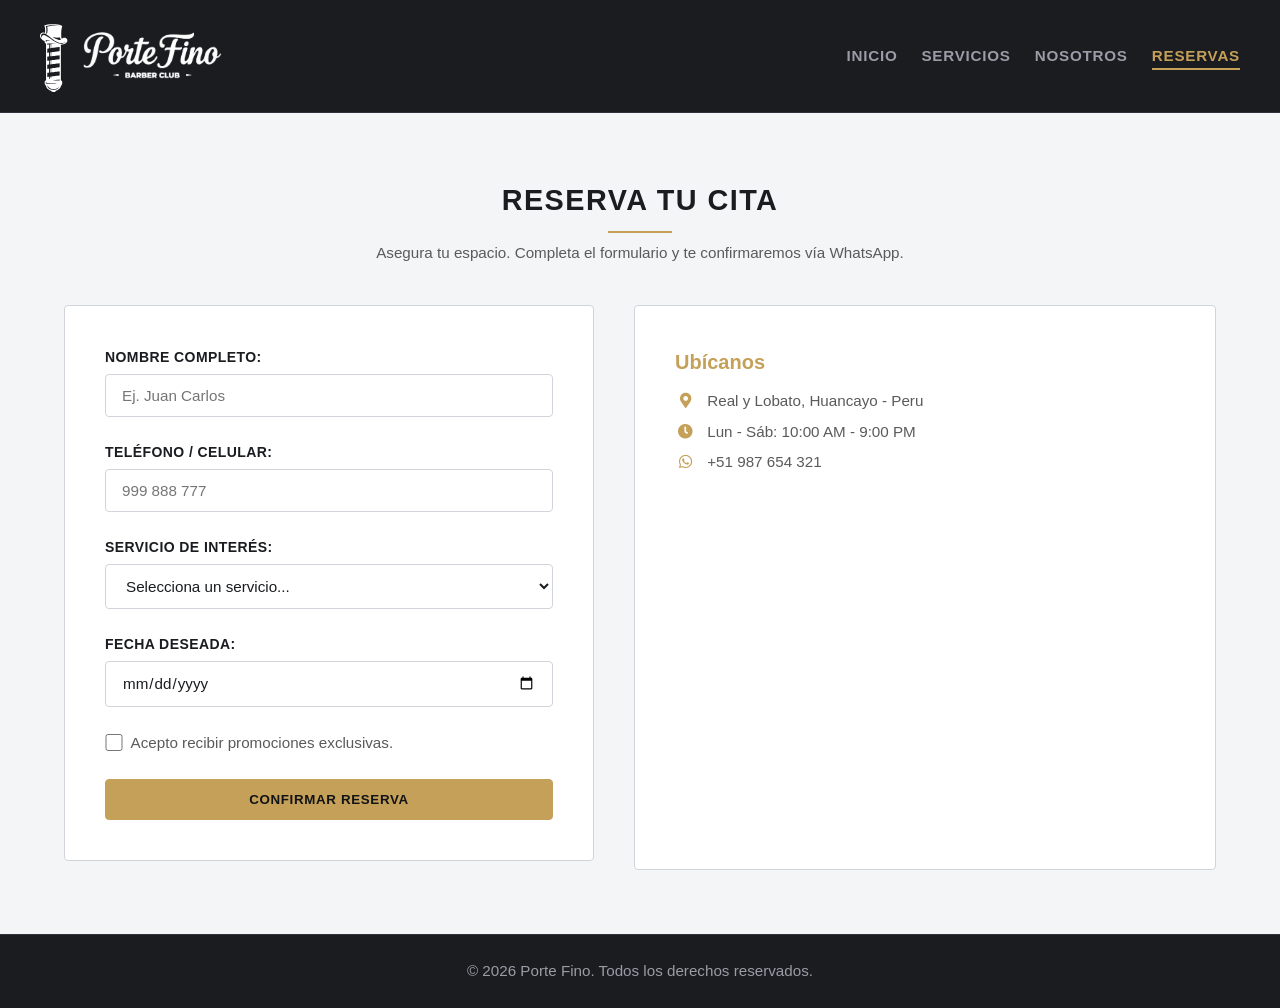
==== contacto.html @ e87329b4 "Se agrega estructura de pagina web" ====
<!DOCTYPE html>
<html lang="es">
<head>
    <meta charset="UTF-8">
    <meta name="viewport" content="width=device-width, initial-scale=1.0">
    <meta name="description" content="Reserva tu cita en Porte Fino o contáctanos para más información sobre nuestros servicios.">
    <title>Contacto y Reservas | Porte Fino</title>
    <link rel="icon" type="image/svg+xml" href="assets/svg/icon.svg">
    <link rel="stylesheet" href="css/estilos.css">
    <link rel="stylesheet" href="https://cdnjs.cloudflare.com/ajax/libs/font-awesome/5.15.4/css/all.min.css">
</head>
<body>

    <header class="cabecera-principal">
        <div class="contenedor-nav">
            <a href="index.html" class="marca-logo" aria-label="Inicio Porte Fino">
                <img src="assets/svg/icon_barb.svg " alt="Icono Barbería" class="icono-cabecera">
                <img src="assets/img/logoPonteFino.png" alt="Logo Porte Fino Barber Club" class="logo-cabecera">
            </a>
            <nav aria-label="Navegación principal">
                <ul class="menu-lista">
                    <li><a href="index.html" class="menu-enlace">Inicio</a></li>
                    <li><a href="servicios.html" class="menu-enlace">Servicios</a></li>
                    <li><a href="nosotros.html" class="menu-enlace">Nosotros</a></li>
                    <li><a href="contacto.html" class="menu-enlace menu-enlace-activo">Reservas</a></li>
                </ul>
            </nav>
        </div>
    </header>

    <main>
        <section class="seccion-contenedor">
            <header class="seccion-encabezado">
                <h2 class="seccion-titulo">Reserva tu Cita</h2>
                <div class="seccion-divisor"></div>
                <p class="tarjeta-descripcion">Asegura tu espacio. Completa el formulario y te confirmaremos vía WhatsApp.</p>
            </header>

            <div class="grid-contacto">
                
                <div>
                    <form action="#" method="GET" class="formulario-reserva" aria-label="Formulario de reservas">
                        <div class="grupo-campo">
                            <label for="nombre" class="etiqueta-campo">Nombre Completo:</label>
                            <input type="text" id="nombre" name="nombre" class="entrada-campo" required placeholder="Ej. Juan Carlos">
                        </div>
                        
                        <div class="grupo-campo">
                            <label for="telefono" class="etiqueta-campo">Teléfono / Celular:</label>
                            <input type="tel" id="telefono" name="telefono" class="entrada-campo" required placeholder="999 888 777" pattern="[0-9]{9}">
                        </div>

                        <div class="grupo-campo">
                            <label for="servicio" class="etiqueta-campo">Servicio de Interés:</label>
                            <select id="servicio" name="servicio" class="select-campo" required>
                                <option value="" disabled selected>Selecciona un servicio...</option>
                                <option value="corte">Corte Clásico / Fade</option>
                                <option value="barba">Cuidado Facial</option>
                                <option value="combo">Combo Completo</option>
                            </select>
                        </div>

                        <div class="grupo-campo">
                            <label for="fecha" class="etiqueta-campo">Fecha Deseada:</label>
                            <input type="date" id="fecha" name="fecha" class="entrada-campo" required>
                        </div>

                        <div class="grupo-checkbox">
                            <input type="checkbox" id="novedades" name="novedades" class="checkbox-campo">
                            <label for="novedades" class="etiqueta-checkbox">Acepto recibir promociones exclusivas.</label>
                        </div>

                        <button type="submit" class="boton-primario boton-reserva">Confirmar Reserva</button>
                    </form>
                </div>

                <div class="tarjeta-informacion">
                    <h3 class="titulo-informacion">Ubícanos</h3>
                    <ul class="lista-informacion">
                        <li><i class="fas fa-map-marker-alt icono-informacion"></i> Real y Lobato, Huancayo - Peru</li>
                        <li><i class="fas fa-clock icono-informacion"></i> Lun - Sáb: 10:00 AM - 9:00 PM</li>
                        <li><i class="fab fa-whatsapp icono-informacion"></i> +51 987 654 321</li>
                    </ul>
                    
                    <iframe src="https://www.google.com/maps/embed?pb=!1m17!1m12!1m3!1d975.4438671388338!2d-75.21697907141758!3d-12.058963999258093!2m3!1f0!2f0!3f0!3m2!1i1024!2i768!4f13.1!3m2!1m1!2zMTLCsDAzJzMyLjMiUyA3NcKwMTInNTguOCJX!5e0!3m2!1ses!2spe!4v1789272839073!5m2!1ses!2spe" width="500" height="320" style="border:0;" allowfullscreen="" loading="lazy" referrerpolicy="strict-origin-when-cross-origin"></iframe>
                </div>
            </div>
        </section>
    </main>

    <footer class="pie-pagina">
        <p>&copy; 2026 Porte Fino. Todos los derechos reservados.</p>
    </footer>

</body>
</html>
---- css/estilos.css ----
/* 1. Variables */
:root {
    --color-fondo-oscuro: #121316;
    --color-superficie-oscura: #1a1c20;
    --color-tarjeta-oscura: #22252b;
    --color-primario: #c5a059;
    --color-primario-hover: #d8b26a;
    --color-texto-claro: #ecece8;
    --color-texto-mutado-oscuro: #9a9ca6;
    
    /* Espaciados y bordes */
    --espacio-xs: 0.5rem;
    --espacio-sm: 1rem;
    --espacio-md: 1.5rem;
    --espacio-lg: 2.5rem;
    --espacio-xl: 4rem;
    --radio-borde: 0.25rem;
    --transicion-suave: all 0.3s cubic-bezier(0.4, 0, 0.2, 1);
    --fuente-principal: 'Segoe UI', -apple-system, BlinkMacSystemFont, Roboto, sans-serif;
}

/*  Reset y estilo base */
*, *::before, *::after {
    margin: 0;
    padding: 0;
    box-sizing: border-box;
}

.marca-logo {
    display: flex;
    align-items: center;
    gap: 0.1rem; 
    text-decoration: none;
}

.icono-cabecera {
    height: 5rem;
    width: auto;
    object-fit: contain;
    filter: brightness(0) invert(1);
}

.logo-cabecera {
    height: 3.5rem;
    width: auto;
    object-fit: contain;
}

body {
    font-family: var(--fuente-principal);
    background-color: var(--color-fondo-oscuro);
    color: var(--color-texto-claro);
    line-height: 1.6;
    min-height: 100vh;
    display: flex;
    flex-direction: column;
}

/* Tema claro para el contenido principal */
main {
    flex: 1;
    background-color: #f4f5f7;
    --color-superficie: #ffffff;
    --color-texto: #1a1c20;
    --color-texto-mutado: #5a5a5a;
    --color-borde: #d1d5db;
}

img, svg {
    max-width: 100%;
    height: auto;
    display: block;
}

p, .tarjeta-descripcion, .etiqueta-checkbox, .lista-informacion {
    font-size: 0.95rem;
    color: var(--color-texto-mutado);
    line-height: 1.6;
}

.seccion-titulo {
    font-size: 1.8rem;
    text-transform: uppercase;
    letter-spacing: 0.05em;
    color: var(--color-texto);
}

.seccion-subtitulo, .tarjeta-titulo, .titulo-informacion {
    font-size: 1.25rem;
    color: var(--color-primario);
    font-weight: 600;
}

.texto-intro {
    font-size: 1.05rem;
    color: var(--color-texto);
    line-height: 1.65;
}

.texto-leyenda {
    font-size: 0.85rem;
    color: var(--color-texto-mutado);
}

/*  navegacion  */
.cabecera-principal {
    background-color: var(--color-superficie-oscura);
    border-bottom: 0.0625rem solid #2e323b;
    padding: var(--espacio-sm) var(--espacio-md);
    position: sticky;
    top: 0;
    z-index: 100;
}

.contenedor-nav {
    max-width: 75rem;
    margin: 0 auto;
    display: flex;
    flex-direction: column;
    align-items: center;
    gap: var(--espacio-sm);
}

.marca-logo {
    display: flex;
    align-items: center;
    gap: var(--espacio-xs);
    text-decoration: none;
    color: var(--color-texto-claro);
}

.icono-svg-tijeras {
    width: 2.25rem;
    height: 2.25rem;
    fill: var(--color-primario);
    transition: var(--transicion-suave);
}

.marca-logo:hover .icono-svg-tijeras {
    animation: pulsoTijeras 0.6s ease-in-out infinite;
}

@keyframes pulsoTijeras {
    0%, 100% { transform: rotate(0deg); }
    50% { transform: rotate(-15deg) scale(1.1); }
}

.marca-titulo {
    font-size: 1.35rem;
    letter-spacing: 0.1em;
    text-transform: uppercase;
    font-weight: 700;
}

.menu-lista {
    display: flex;
    list-style: none;
    gap: var(--espacio-md);
}

.menu-enlace {
    color: var(--color-texto-mutado-oscuro);
    text-decoration: none;
    font-size: 0.95rem;
    font-weight: 600;
    text-transform: uppercase;
    letter-spacing: 0.05em;
    padding: 0.25rem 0;
    transition: var(--transicion-suave);
    border-bottom: 0.125rem solid transparent;
}

.menu-enlace:hover,
.menu-enlace:focus-visible,
.menu-enlace-activo {
    color: var(--color-primario);
    border-bottom-color: var(--color-primario);
    outline: none;
}

.hero-contenedor {
    position: relative;
    width: 100%;
    height: 65vh;
    overflow: hidden;
}

.hero-imagen {
    width: 100%;
    height: 100%;
    object-fit: cover;
    filter: brightness(0.65) contrast(1.1);
}

.hero-superposicion {
    position: absolute;
    inset: 0;
    display: flex;
    flex-direction: column;
    justify-content: center;
    align-items: center;
    text-align: center;
    padding: var(--espacio-md);
    background: linear-gradient(180deg, rgba(18,19,22,0.3) 0%, rgba(18,19,22,0.85) 100%);
}

.hero-titulo {
    font-size: clamp(1.8rem, 4vw, 3.2rem);
    text-transform: uppercase;
    letter-spacing: 0.08em;
    color: #ffffff;
    margin-bottom: var(--espacio-xs);
}

.hero-subtitulo {
    color: var(--color-primario);
    font-size: clamp(1rem, 2vw, 1.25rem);
    margin-bottom: var(--espacio-md);
}

.boton-primario {
    display: inline-block;
    background-color: var(--color-primario);
    color: #121316;
    padding: 0.75rem 1.75rem;
    text-decoration: none;
    font-weight: 700;
    text-transform: uppercase;
    letter-spacing: 0.05em;
    border-radius: var(--radio-borde);
    border: 0.0625rem solid var(--color-primario);
    transition: var(--transicion-suave);
    cursor: pointer;
}

.boton-primario:hover {
    background-color: var(--color-primario-hover);
    transform: translateY(-0.125rem);
    box-shadow: 0 0.5rem 1rem rgba(0,0,0,0.3);
}

.seccion-contenedor {
    max-width: 75rem;
    margin: var(--espacio-xl) auto;
    padding: 0 var(--espacio-md);
}

.contenedor-restringido {
    max-width: 50rem;
    margin: 0 auto;
}

.seccion-encabezado {
    text-align: center;
    margin-bottom: var(--espacio-lg);
}

.seccion-divisor {
    width: 4rem;
    height: 0.125rem;
    background-color: var(--color-primario);
    margin: var(--espacio-xs) auto;
}

.grid-tarjetas {
    display: grid;
    grid-template-columns: repeat(auto-fit, minmax(17.5rem, 1fr));
    gap: var(--espacio-md);
}

.tarjeta-figura {
    background-color: var(--color-superficie);
    border: 0.0625rem solid var(--color-borde);
    border-radius: var(--radio-borde);
    overflow: hidden;
    transition: var(--transicion-suave);
}

.tarjeta-figura:hover {
    border-color: var(--color-primario);
    transform: translateY(-0.25rem);
}

.tarjeta-imagen-wrapper {
    overflow: hidden;
    height: 14rem;
}

.tarjeta-imagen {
    width: 100%;
    height: 100%;
    object-fit: cover;
    filter: grayscale(35%);
    transition: var(--transicion-suave);
}

.tarjeta-figura:hover .tarjeta-imagen {
    filter: grayscale(0%);
    transform: scale(1.05);
}

.tarjeta-pie {
    padding: var(--espacio-md);
}

.imagen-destacada {
    margin: var(--espacio-md) 0;
    border-radius: var(--radio-borde);
    width: 100%;
    max-height: 25rem;
    object-fit: cover;
}

/* Tarjetas de Misión y Visión */
.grid-mision-vision {
    display: grid;
    grid-template-columns: repeat(auto-fit, minmax(16rem, 1fr));
    gap: var(--espacio-md);
    margin-top: var(--espacio-lg);
}

.tarjeta-mv {
    background-color: var(--color-superficie);
    border: 0.0625rem solid var(--color-borde);
    border-radius: var(--radio-borde);
    padding: var(--espacio-md);
    transition: var(--transicion-suave);
    display: flex;
    flex-direction: column;
    align-items: flex-start;
    gap: 0.5rem;
}

.tarjeta-mv:hover {
    border-color: var(--color-primario);
    transform: translateY(-0.25rem);
    box-shadow: 0 0.5rem 1rem rgba(0, 0, 0, 0.06);
}

.icono-mv-wrapper {
    width: 2.75rem;
    height: 2.75rem;
    min-width: 2.75rem;
    min-height: 2.75rem;
    background-color: rgba(197, 160, 89, 0.12);
    border-radius: var(--radio-borde);
    display: flex;
    align-items: center;
    justify-content: center;
    margin-bottom: 0.25rem;
}

.icono-mv {
    width: 1.4rem;
    height: 1.4rem;
    max-width: 1.4rem;
    max-height: 1.4rem;
    stroke: var(--color-primario);
    flex-shrink: 0;
}

/* Formulario de contacto */
.grid-contacto {
    display: grid;
    grid-template-columns: 1fr;
    gap: var(--espacio-lg);
}

.formulario-reserva, .tarjeta-informacion {
    background-color: var(--color-superficie);
    border: 0.0625rem solid var(--color-borde);
    padding: var(--espacio-lg);
    border-radius: var(--radio-borde);
}

.formulario-reserva {
    display: flex;
    flex-direction: column;
    gap: var(--espacio-md);
}

.grupo-campo {
    display: flex;
    flex-direction: column;
    gap: 0.35rem;
}

.etiqueta-campo {
    font-size: 0.875rem;
    font-weight: 600;
    color: var(--color-texto);
    text-transform: uppercase;
    letter-spacing: 0.03em;
}

.entrada-campo, .select-campo {
    width: 100%;
    background-color: #ffffff;
    border: 0.0625rem solid var(--color-borde);
    color: #1a1c20;
    padding: 0.75rem var(--espacio-sm);
    border-radius: var(--radio-borde);
    font-family: inherit;
    font-size: 0.95rem;
    transition: var(--transicion-suave);
}

.entrada-campo:focus, .select-campo:focus {
    outline: none;
    border-color: var(--color-primario);
    box-shadow: 0 0 0 0.125rem rgba(197, 160, 89, 0.25);
}

.grupo-checkbox {
    display: flex;
    align-items: center;
    gap: var(--espacio-xs);
}

.checkbox-campo {
    accent-color: var(--color-primario);
    width: 1.1rem;
    height: 1.1rem;
}

.lista-informacion {
    list-style: none;
    margin-top: var(--espacio-xs);
    margin-bottom: var(--espacio-md);
    line-height: 2;
}

.icono-informacion {
    color: var(--color-primario);
    width: 1.25rem;
    text-align: center;
    margin-right: 0.5rem;
}

.mapa-iframe {
    border: 0;
    border-radius: var(--radio-borde);
    width: 100%;
    height: 15.625rem;
}

/*  Tablas de precios y servicios */
.contenedor-tabla {
    overflow-x: auto;
    border: 0.0625rem solid var(--color-borde);
    border-radius: var(--radio-borde);
    background-color: var(--color-superficie);
}

.tabla-servicios {
    width: 100%;
    border-collapse: collapse;
    text-align: left;
}

.tabla-servicios th, .tabla-servicios td {
    padding: var(--espacio-sm) var(--espacio-md);
    border-bottom: 0.0625rem solid var(--color-borde);
    font-size: 0.95rem;
    color: var(--color-texto-mutado);
}

.tabla-servicios th {
    background-color: var(--color-superficie-oscura);
    color: var(--color-primario);
    text-transform: uppercase;
    font-size: 0.85rem;
    letter-spacing: 0.05em;
}

.tabla-servicios tbody tr:hover {
    background-color: rgba(197, 160, 89, 0.08);
}

.tabla-servicios tbody tr:nth-child(even) {
    background-color: rgba(0, 0, 0, 0.02); 
}

.seccion-herramientas {
    text-align: center;
    margin-top: var(--espacio-xl);
}

.figura-mapa {
    margin: 0 auto;
    max-width: 37.5rem;
}

.imagen-mapa {
    border-radius: var(--radio-borde);
    border: 0.0625rem solid var(--color-borde);
    width: 100%;
}

/*  Hack CSS */
/* Corrección para forzar el scroll suave de la tabla en iPhones/Safari */
@supports (-webkit-touch-callout: none) {
    .contenedor-tabla {
        -webkit-overflow-scrolling: touch;
    }
}

/*  Adaptabilidad responsive y footer */
@media (min-width: 48rem) {
    .contenedor-nav {
        flex-direction: row;
        justify-content: space-between;
    }

    .grid-contacto {
        grid-template-columns: 1.2fr 1fr;
    }
}

.pie-pagina {
    background-color: var(--color-superficie-oscura);
    border-top: 0.0625rem solid #2e323b;
    padding: var(--espacio-md);
    text-align: center;
    color: var(--color-texto-mutado-oscuro);
    font-size: 0.85rem;
}
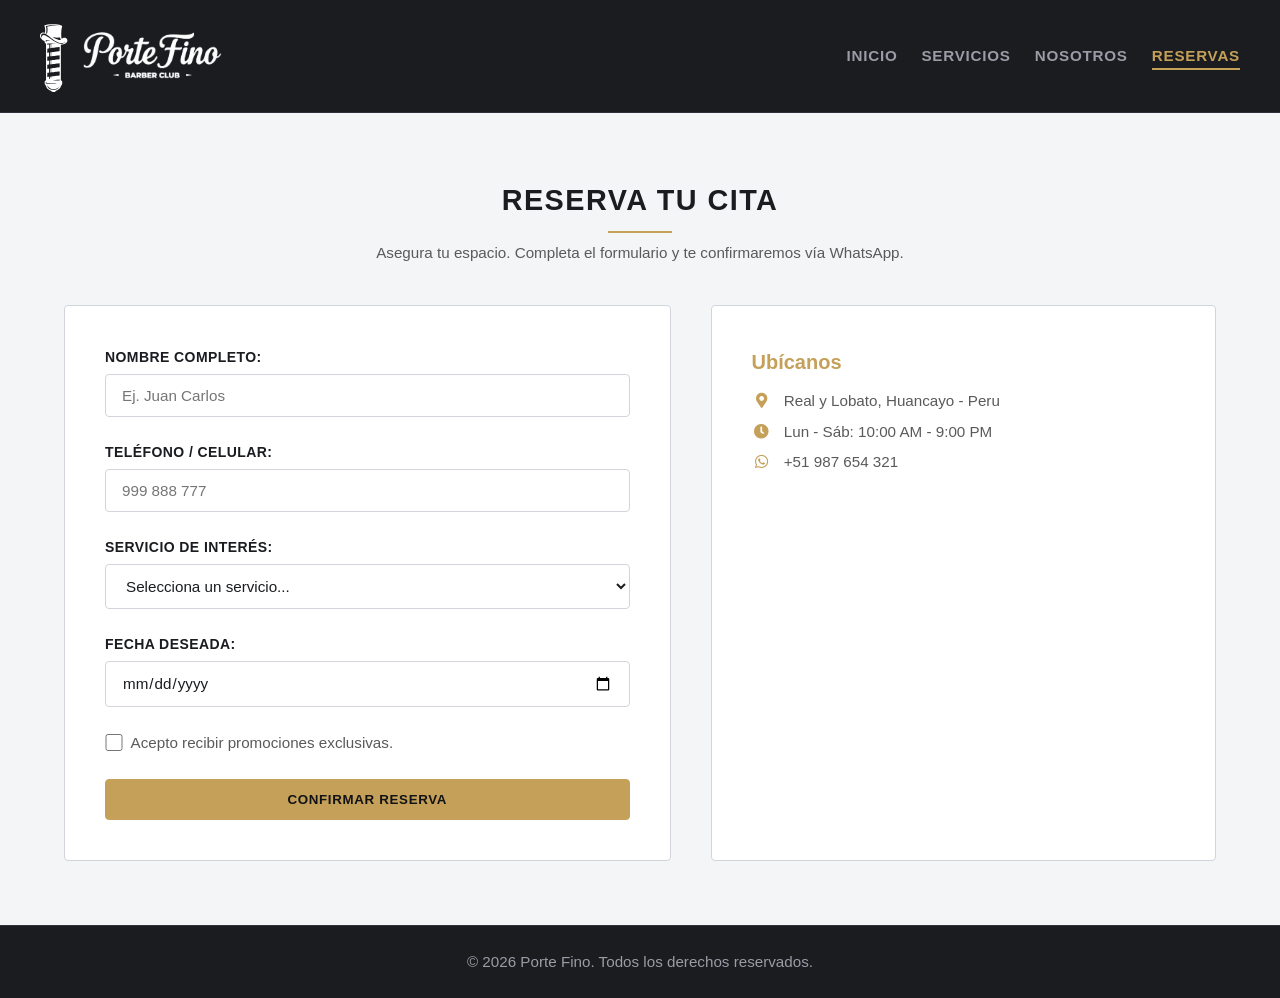
==== commit c140fa88: "Se modifica iframe para ser responsive" ====
--- a/contacto.html
+++ b/contacto.html
@@ -82,8 +82,7 @@
                         <li><i class="fab fa-whatsapp icono-informacion"></i> +51 987 654 321</li>
                     </ul>
                     
-                    <iframe src="https://www.google.com/maps/embed?pb=!1m17!1m12!1m3!1d975.4438671388338!2d-75.21697907141758!3d-12.058963999258093!2m3!1f0!2f0!3f0!3m2!1i1024!2i768!4f13.1!3m2!1m1!2zMTLCsDAzJzMyLjMiUyA3NcKwMTInNTguOCJX!5e0!3m2!1ses!2spe!4v1789272839073!5m2!1ses!2spe" width="500" height="320" style="border:0;" allowfullscreen="" loading="lazy" referrerpolicy="strict-origin-when-cross-origin"></iframe>
-                </div>
+                    <iframe src="https://www.google.com/maps/embed?pb=!1m17!1m12!1m3!1d975.4438671388338!2d-75.21697907141758!3d-12.058963999258093!2m3!1f0!2f0!3f0!3m2!1i1024!2i768!4f13.1!3m2!1m1!2zMTLCsDAzJzMyLjMiUyA3NcKwMTInNTguOCJX!5e0!3m2!1ses!2spe!4v1789272839073!5m2!1ses!2spe" class="mapa-iframe" allowfullscreen="" loading="lazy" referrerpolicy="strict-origin-when-cross-origin"></iframe>
             </div>
         </section>
     </main>
